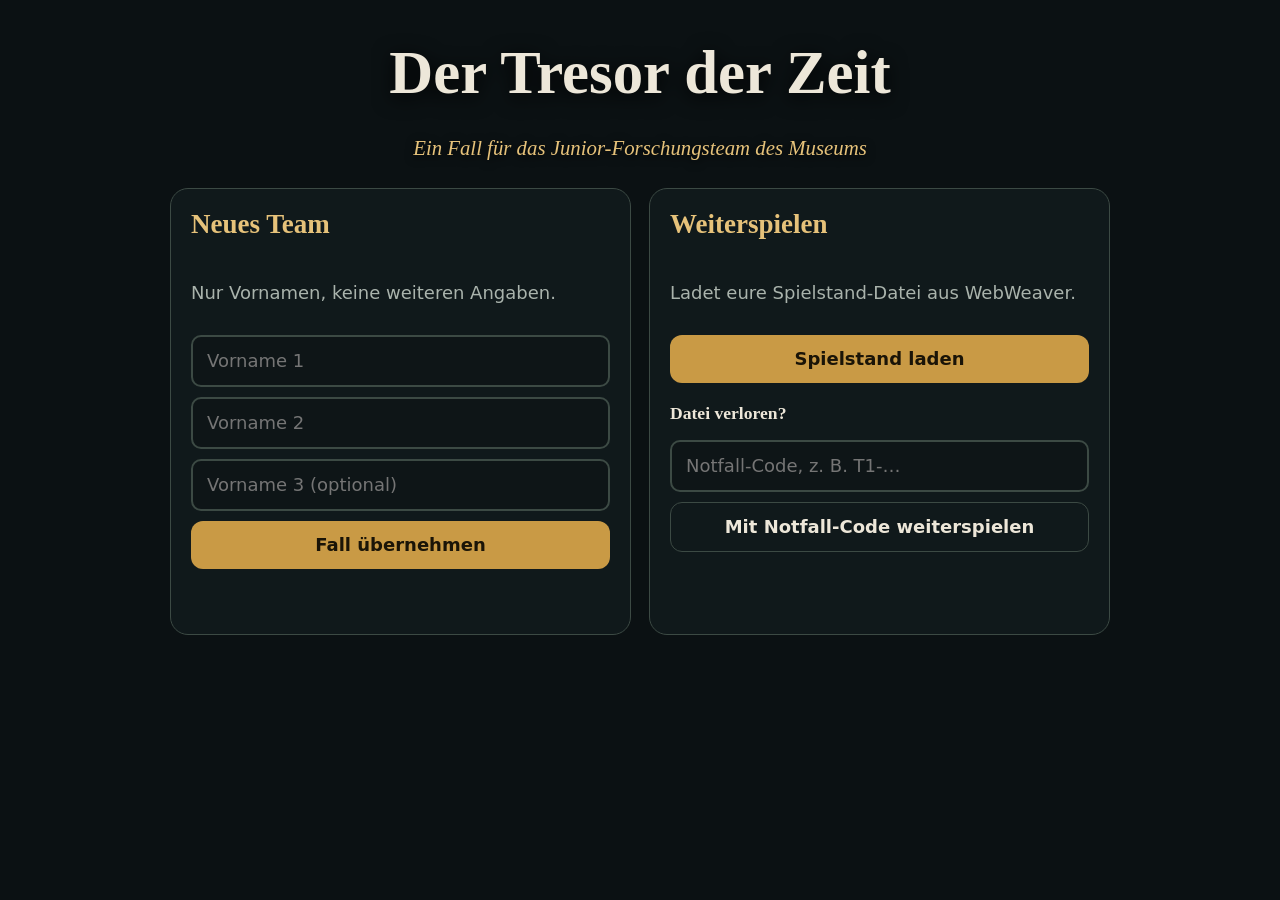
==== index.html @ 9d2d3878 "Add files via upload" ====
<!DOCTYPE html>
<html lang="de">
<head>
<meta charset="utf-8">
<meta name="viewport" content="width=device-width, initial-scale=1, viewport-fit=cover">
<meta name="robots" content="noindex">
<title>Der Tresor der Zeit</title>
<link rel="stylesheet" href="engine/tresor.css?v=20261002d">
</head>
<body>
<div id="preview-hint">Das Spiel wird geladen …<br><br>Bleibt diese Meldung stehen, öffnet den Link in Safari und ladet die Seite neu.<br>Hilft das nicht, fehlen Dateien: Bitte der Lehrkraft Bescheid geben.</div>
<div class="start-bg" style="background-image:url('bilder/titel.jpg')"></div>
<main id="start"></main>
<script src="engine/tresor.js?v=20261002d"></script>
<script>
TRESOR.start({
  base: '',
  rooms: [
    { title: 'Streitsaal', place: 'Raum 1 · Mission 1.1 bis 1.3', href: 'raum1/index.html', color: '#D98A82' },
    { title: 'Fossilienkammer', place: 'Raum 2 · Museum für Naturkunde', href: 'raum2/index.html', color: '#E0A56A' },
    { title: 'Galápagos-Labor', place: 'Raum 3', color: '#6FC0C3' },
    { title: 'Stammbaum-Saal', place: 'Raum 4', color: '#9DC27F' },
    { title: 'Steinzeithalle', place: 'Raum 5 · Neues Museum', color: '#C9A88C' },
    { title: 'Der Tresor', place: 'Generalprobe', color: '#C99A45' }
  ]
});
</script>
</body>
</html>
---- engine/tresor.css ----
/* TRESOR-ENGINE · Gestaltung für alle Räume */
@font-face { font-family: "Atkinson"; src: url("fonts/atkinson-hyperlegible-latin-400-normal.woff2") format("woff2"); font-weight: 400; font-display: swap; }
@font-face { font-family: "Atkinson"; src: url("fonts/atkinson-hyperlegible-latin-700-normal.woff2") format("woff2"); font-weight: 700; font-display: swap; }
@font-face { font-family: "Alegreya"; src: url("fonts/alegreya-latin-500-normal.woff2") format("woff2"); font-weight: 500; font-display: swap; }
@font-face { font-family: "Alegreya"; src: url("fonts/alegreya-latin-700-normal.woff2") format("woff2"); font-weight: 700; font-display: swap; }
@font-face { font-family: "Alegreya"; src: url("fonts/alegreya-latin-500-italic.woff2") format("woff2"); font-weight: 500; font-style: italic; font-display: swap; }

:root {
  --night: #0B1113; --panel: rgba(18, 26, 28, .94); --panel-solid: #141D1F; --line: #3C4A44;
  --ink: #EDE7D9; --muted: #A9B3AC; --brass: #C99A45; --brass-hi: #E6C27A; --ok: #9CCB7B; --no: #E59A8A;
  --paper: #EAE0C8; --paper-ink: #2B2418;
  --serif: "Alegreya", Georgia, "Times New Roman", serif;
  --sans: "Atkinson", -apple-system, "Segoe UI", system-ui, sans-serif;
  color-scheme: dark;
}
*, *::before, *::after { box-sizing: border-box; }
html, body { height: 100%; margin: 0; }
body { background: var(--night); color: var(--ink); font-family: var(--sans); font-size: 18px; line-height: 1.55;
  -webkit-text-size-adjust: 100%; -webkit-tap-highlight-color: transparent; }
h1, h2, h3 { font-family: var(--serif); font-weight: 700; line-height: 1.15; margin: 0 0 .4em; }
button, input, textarea { font: inherit; color: inherit; }
:focus-visible { outline: 3px solid var(--brass-hi); outline-offset: 3px; }
.muted { color: var(--muted); } .small { font-size: .85em; }

/* Vorschau-Hinweis (wird vom Skript entfernt) */
#preview-hint { position: fixed; top: 0; right: 0; bottom: 0; left: 0; z-index: 999; background: var(--night); display: flex; align-items: center; justify-content: center;
  text-align: center; padding: 30px; font-size: 1.3rem; }

.hot:focus-visible { box-shadow: 0 0 0 3px var(--brass-hi); }
.team-bar { color: var(--brass-hi); }
.warn { border: 1px solid var(--no); border-radius: 12px; padding: 12px 14px; background: rgba(229,154,138,.08); }

/* Knöpfe */
.btn { display: inline-flex; align-items: center; justify-content: center; min-height: 48px; padding: 10px 20px; border-radius: 12px;
  border: 0; background: var(--brass); color: #1A1407; font-weight: 700; cursor: pointer; text-decoration: none; }
.btn:active { transform: translateY(1px); }
.btn.ghost { background: transparent; color: var(--ink); border: 1.5px solid var(--line); }
.btn.small { min-height: 44px; padding: 8px 14px; font-size: .95rem; }
.row { display: flex; gap: 10px; flex-wrap: wrap; align-items: center; margin-top: 12px; }
.row.end { justify-content: flex-end; } .row.center { justify-content: center; }
.stack { display: grid; gap: 10px; }
input[type=text], textarea { width: 100%; min-height: 48px; padding: 10px 14px; border-radius: 10px; border: 2px solid var(--line);
  background: #0E1517; color: var(--ink); -webkit-user-select: text; user-select: text; }
.row input[type=text] { flex: 1; min-width: 200px; width: auto; }
textarea { resize: vertical; line-height: 1.5; }
.code-in { font-family: var(--serif); font-size: 1.35rem; letter-spacing: .12em; text-transform: uppercase; }
.feedback { min-height: 1.5em; margin-top: 8px; font-weight: 700; }
.feedback.no { color: var(--no); } .feedback.ok { color: var(--ok); }

/* Raum */
.stage { position: fixed; top: 0; right: 0; bottom: 0; left: 0; overflow: hidden; display: flex; align-items: center; justify-content: center; background: #050809;
  padding-top: env(safe-area-inset-top, 0px); padding-bottom: env(safe-area-inset-bottom, 0px); -webkit-user-select: none; user-select: none; touch-action: manipulation; }
.scene { position: relative; overflow: hidden; }
.scene-bg { position: absolute; top: 0; right: 0; bottom: 0; left: 0; width: 100%; height: 100%; object-fit: cover; }
.hot { position: absolute; background: transparent; border: 0; border-radius: 14px; cursor: pointer; padding: 0; transition: box-shadow .35s, background .35s; }
.hot.near, .hot.reveal { box-shadow: 0 0 0 2px rgba(230, 194, 122, .55), 0 0 26px rgba(230, 194, 122, .35) inset; background: rgba(230, 194, 122, .07); }
.dark { position: absolute; top: 0; right: 0; bottom: 0; left: 0; pointer-events: none; display: none; transition: opacity .5s;
  background: radial-gradient(circle at var(--x, 80%) var(--y, 75%), rgba(5, 8, 10, 0) 0, rgba(5, 8, 10, 0) 150px, rgba(5, 8, 10, .55) 260px, rgba(5, 8, 10, .8) 420px); }
.dark-mode .dark { display: block; }
.dark-mode.lights-on .dark { opacity: 0; }

.hud { position: absolute; top: 0; left: 0; right: 0; display: flex; justify-content: space-between; align-items: flex-start; gap: 12px;
  padding: calc(12px + env(safe-area-inset-top, 0px)) 16px 12px; pointer-events: none;
  background: linear-gradient(rgba(5, 8, 10, .75), rgba(5, 8, 10, 0)); }
.hud > * { pointer-events: auto; }
.hud-title strong { display: block; font-family: var(--serif); font-size: 1.45rem; text-shadow: 0 2px 8px #000; }
.hud-title span { color: var(--muted); font-size: .9rem; }
.hud-btns { display: flex; gap: 8px; flex-wrap: wrap; justify-content: flex-end; }
.hud-btn { min-height: 44px; padding: 8px 14px; border-radius: 999px; background: rgba(16, 22, 24, .82); border: 1px solid var(--line); cursor: pointer; }
.inv { position: absolute; left: 50%; transform: translateX(-50%); bottom: calc(12px + env(safe-area-inset-bottom, 0px));
  display: flex; gap: 8px; align-items: center; padding: 8px 12px; border-radius: 14px; background: rgba(16, 22, 24, .85); border: 1px solid var(--line); max-width: 94vw; overflow-x: auto; }
.inv-label { color: var(--muted); font-size: .8rem; margin-right: 4px; }
.inv-empty { color: var(--muted); font-size: .85rem; font-style: italic; }
.inv-item { min-height: 44px; padding: 6px 12px; border-radius: 10px; border: 1px solid var(--brass); background: rgba(201, 154, 69, .12); cursor: pointer; font-size: .9rem; }
.rotate { display: none; }
@media (orientation: portrait) and (max-width: 1100px) {
  .rotate { display: flex; position: absolute; top: 0; right: 0; bottom: 0; left: 0; z-index: 50; background: var(--night); align-items: center; justify-content: center; text-align: center; padding: 30px; font-size: 1.25rem; }
}

/* Dialoge */
.dlg { position: fixed; top: 0; right: 0; bottom: 0; left: 0; z-index: 100; background: rgba(3, 5, 6, .7); display: flex; align-items: center; justify-content: center;
  padding: calc(16px + env(safe-area-inset-top, 0px)) 16px calc(16px + env(safe-area-inset-bottom, 0px)); }
.dlg-card { position: relative; width: 100%; max-width: 760px; max-height: 100%; overflow: auto; -webkit-overflow-scrolling: touch;
  background: var(--panel); border: 1px solid var(--line); border-radius: 18px; padding: 22px 24px; box-shadow: 0 24px 70px rgba(0, 0, 0, .6); }
.dlg-card h2 { color: var(--brass-hi); font-size: 1.7rem; padding-right: 44px; }
.dlg-close { position: absolute; top: 10px; right: 10px; width: 44px; height: 44px; border: 0; border-radius: 50%; background: transparent; font-size: 1.8rem; line-height: 1; color: var(--muted); cursor: pointer; }
.dlg-card p { margin: .4em 0 .8em; }
.dlg-world { max-width: 620px; font-family: var(--serif); font-size: 1.2rem; }
.dlg-doc.notebook .doc-text, .dlg-doc.paper .doc-text, .dlg-doc.plaque .doc-text {
  background: var(--paper); color: var(--paper-ink); border-radius: 6px; padding: 18px 20px; font-family: var(--serif); font-size: 1.18rem; line-height: 1.55;
  box-shadow: 0 8px 24px rgba(0, 0, 0, .45); }
.dlg-doc.notebook .doc-text { font-style: italic; transform: rotate(-.5deg); }
.dlg-doc.plaque .doc-text { background: linear-gradient(135deg, #C9A35A, #9C7631); color: #22190A; font-style: normal; }
.dlg-lock { max-width: 560px; }
.dlg-done h2 { color: var(--ok); }

/* Nachrichten */
.msg { display: flex; gap: 14px; align-items: flex-start; margin: 10px 0; }
.msg-face { width: 64px; height: 64px; border-radius: 50%; object-fit: cover; border: 2px solid var(--brass); flex: none; }
.msg-body { background: rgba(255, 255, 255, .04); border: 1px solid var(--line); border-radius: 4px 14px 14px 14px; padding: 10px 14px; flex: 1; }
.msg-from { font-size: .85rem; color: var(--muted); margin-bottom: 4px; } .msg-from strong { color: var(--brass-hi); }
.msg-text p { margin: .2em 0 .5em; }
.hints { margin-top: 16px; border-top: 1px solid var(--line); padding-top: 12px; }

/* Rätsel */
.prompt { font-size: 1.05rem; }
.wheels { display: flex; gap: 14px; justify-content: center; margin: 14px 0; }
.wheel { display: flex; flex-direction: column; align-items: center; background: #0E1517; border: 2px solid var(--line); border-radius: 14px; padding: 6px; }
.wheel-btn { width: 64px; height: 52px; border: 0; background: transparent; font-size: 1.3rem; color: var(--brass-hi); cursor: pointer; }
.wheel-val { font-family: var(--serif); font-size: 2.4rem; font-weight: 700; min-width: 64px; text-align: center; }
.cards { display: grid; grid-template-columns: repeat(auto-fit, minmax(150px, 1fr)); gap: 12px; margin: 12px 0; }
.card-item { position: relative; display: flex; flex-direction: column; align-items: center; gap: 4px; padding: 12px; min-height: 140px;
  background: #182224; border: 2px solid var(--line); border-radius: 14px; cursor: pointer; }
.card-item em { color: var(--muted); font-family: var(--serif); }
.card-item.picked { border-color: var(--brass); background: #252118; }
.card-item .num { position: absolute; top: 8px; right: 8px; min-width: 30px; height: 30px; border-radius: 50%; background: var(--brass); color: #1A1407; font-weight: 700; line-height: 30px; }
.card-item .num:empty { display: none; }
.card-art svg { width: 110px; height: 80px; }
.select-stage { position: relative; margin: 12px 0; border-radius: 12px; overflow: hidden; }
.select-stage img { display: block; width: 100%; }
.mark { position: absolute; width: 56px; height: 56px; margin: -28px 0 0 -28px; border-radius: 50%; border: 3px solid var(--brass-hi);
  background: rgba(230, 194, 122, .2); cursor: pointer; box-shadow: 0 0 0 3px rgba(0, 0, 0, .35); }
.mark.on { background: rgba(156, 203, 123, .55); border-color: #DDF2CF; }
.mark-label { position: absolute; top: 58px; left: 50%; transform: translateX(-50%); white-space: nowrap; background: rgba(10, 14, 16, .85);
  color: var(--ink); padding: 2px 8px; border-radius: 6px; font-size: .85rem; pointer-events: none; }
.pool { display: flex; flex-wrap: wrap; gap: 8px; min-height: 52px; margin: 10px 0; }
.chip { min-height: 44px; padding: 8px 14px; border-radius: 999px; border: 2px solid var(--line); background: #182224; cursor: pointer; }
.chip.active { border-color: var(--brass-hi); background: #2E2815; }
.targets { display: grid; grid-template-columns: repeat(auto-fit, minmax(200px, 1fr)); gap: 10px; }
.zone { display: block; width: 100%; text-align: left; min-height: 120px; padding: 12px; border-radius: 14px; border: 2px dashed var(--line); background: rgba(255, 255, 255, .03); cursor: pointer; }
.zone strong { display: block; font-family: var(--serif); font-size: 1.15rem; margin-bottom: 6px; }
.zone-cards { display: flex; flex-wrap: wrap; gap: 6px; }
.lbl { display: block; margin: 12px 0 6px; font-weight: 700; }

/* Zoom */
.zoom-box { max-height: 60vh; overflow: auto; border-radius: 12px; background: #000; -webkit-overflow-scrolling: touch; }
.zoom-box img { display: block; width: 100%; }

/* Akte */
.dlg-akte { max-width: 820px; }
.tabs { display: flex; gap: 6px; flex-wrap: wrap; margin: 6px 0 14px; }
.tab { min-height: 44px; padding: 8px 14px; border-radius: 10px; border: 1px solid var(--line); background: transparent; cursor: pointer; }
.tab.on { background: var(--brass); color: #1A1407; border-color: var(--brass); font-weight: 700; }
.akte-item { border: 1px solid var(--line); border-radius: 12px; padding: 12px 14px; margin: 10px 0; background: rgba(255, 255, 255, .03); }
.akte-item.evidence { border-color: var(--brass); }
.merksatz { border-left: 4px solid var(--brass); padding-left: 12px; font-family: var(--serif); font-size: 1.1rem; }

/* Meldung */
.toast { position: fixed; left: 50%; top: calc(80px + env(safe-area-inset-top, 0px)); transform: translateX(-50%); z-index: 200; max-width: min(620px, 90vw);
  background: rgba(16, 22, 24, .95); border: 1px solid var(--brass); border-radius: 12px; padding: 10px 16px; text-align: center; opacity: 0; transition: opacity .3s; pointer-events: none; }
.toast.show { opacity: 1; }

/* Startseite */
.start-bg { position: fixed; top: 0; right: 0; bottom: 0; left: 0; background: center / cover no-repeat; filter: brightness(.55); z-index: -1; }
#start { max-width: 980px; margin: 0 auto; padding: calc(28px + env(safe-area-inset-top, 0px)) 20px 40px; }
.start-head { text-align: center; margin: 10px 0 24px; }
.start-head h1 { font-size: clamp(2.4rem, 6vw, 3.8rem); text-shadow: 0 4px 20px #000; }
.start-head .sub { font-family: var(--serif); font-style: italic; font-size: 1.3rem; color: var(--brass-hi); text-shadow: 0 2px 10px #000; }
.start-panels { display: grid; grid-template-columns: repeat(auto-fit, minmax(300px, 1fr)); gap: 18px; }
.panel { background: var(--panel); border: 1px solid var(--line); border-radius: 18px; padding: 20px; display: grid; gap: 10px; align-content: start; }
.panel h2 { color: var(--brass-hi); } .panel h3 { font-size: 1.1rem; margin-top: 10px; }
.team { text-align: center; font-family: var(--serif); font-size: 1.2rem; }
.plan { display: grid; grid-template-columns: repeat(auto-fit, minmax(210px, 1fr)); gap: 14px; margin: 18px 0; }
.plan-room { display: flex; flex-direction: column; gap: 4px; min-height: 110px; padding: 16px; border-radius: 16px; text-decoration: none; color: var(--ink);
  background: var(--panel); border: 2px solid var(--c, var(--brass)); }
.plan-room strong { font-family: var(--serif); font-size: 1.3rem; color: var(--c, var(--brass-hi)); }
.plan-room.closed { border-color: var(--line); opacity: .55; }
.plan-room.closed strong { color: var(--muted); }

/* ===== Engine 1.2: Textkarten, Lückensatz, Einspruch, Tabellen, Notfall auf Papier ===== */
.dlg-card h3 { font-family: var(--serif); font-size: 1.15rem; color: var(--brass-hi); margin: 18px 0 8px; }
.opts { display: grid; gap: 8px; margin: 8px 0; }
.opt { display: flex; gap: 12px; align-items: flex-start; text-align: left; min-height: 52px; padding: 10px 14px; border-radius: 12px;
  border: 2px solid var(--line); background: #182224; cursor: pointer; line-height: 1.4; }
.opt:hover { border-color: #56655C; }
.opt.on { border-color: var(--brass-hi); background: #2E2815; }
.opt-tag { flex: none; min-width: 2.2em; font-family: var(--serif); font-weight: 700; color: var(--brass-hi); }
.opt-text { flex: 1; }
.cloze { line-height: 2.6; font-size: 1.05rem; margin: 10px 0; }
.cloze strong { color: var(--brass-hi); font-family: var(--serif); }
select.gap { display: inline-block; max-width: 100%; min-height: 44px; margin: 2px 4px; padding: 6px 10px; border-radius: 10px;
  border: 2px solid var(--brass); background: #182224; color: var(--ink); font: inherit; }
.konter { margin-top: 8px; }
.evi { border: 1px solid var(--line); border-radius: 10px; margin: 6px 0; padding: 6px 12px; background: rgba(255, 255, 255, .03); }
.evi summary { cursor: pointer; min-height: 44px; display: flex; align-items: center; font-weight: 700; }
.evi .doc-text { background: transparent; padding: 4px 0 8px; }
.tbl-wrap { overflow-x: auto; margin: 8px 0; }
table.data { border-collapse: collapse; width: 100%; font-size: .95rem; }
table.data th, table.data td { border: 1px solid var(--line); padding: 6px 10px; text-align: left; }
table.data th { background: #1B2A2B; color: var(--brass-hi); font-family: var(--serif); }
.paper-task { border-left: 4px solid var(--brass); padding: 8px 12px; background: rgba(201, 154, 69, .08); }
.check { display: flex; gap: 10px; align-items: center; min-height: 48px; cursor: pointer; }
.check input { width: 26px; height: 26px; accent-color: #C99A45; }

.einspruch-sum { margin: 14px 0 4px; padding: 8px 12px; border-left: 4px solid var(--brass); background: rgba(201, 154, 69, .08); font-size: .95rem; }

/* ===== Engine 1.3: optionale Sprachaufnahmen ===== */
.audio-box { margin: 10px 0 12px; padding: 8px 12px; border: 1px solid var(--line); border-radius: 12px; background: rgba(255, 255, 255, .04); }
.audio-label { display: block; font-size: .85rem; color: var(--muted); margin-bottom: 4px; }
.audio-box audio { width: 100%; min-height: 44px; }
.dlg-doc.paper .audio-box, .dlg-doc.notebook .audio-box { background: rgba(0, 0, 0, .25); }

/* ===== Engine 1.3: Nachschlagen ===== */
.ref { border: 1px solid var(--line); border-radius: 12px; padding: 2px 14px 8px; margin: 12px 0 14px; background: rgba(255, 255, 255, .03); }
.ref summary { min-height: 44px; display: flex; align-items: center; font-weight: 700; color: var(--brass-hi); cursor: pointer; }
.ref-item { margin: 6px 0 10px; padding-top: 8px; border-top: 1px dashed var(--line); font-size: .98rem; }
.ref-item .doc-text { font-family: var(--serif); font-size: 1.05rem; background: rgba(255, 255, 255, .04); padding: 8px 12px; border-radius: 8px; }
.ref-own { font-style: italic; background: rgba(201, 154, 69, .08); border-left: 4px solid var(--brass); padding: 6px 12px; }

/* Freitext mit Nachschlagen: auf breiten Bildschirmen zwei Spalten (links schreiben, rechts nachschlagen) */
@media (min-width: 900px) {
  .dlg-card.has-ref { display: grid; grid-template-columns: minmax(0, 1fr) minmax(0, 1fr); column-gap: 22px; align-content: start; max-width: 1080px; }
  .dlg-card.has-ref > * { grid-column: 1; }
  .dlg-card.has-ref > .ref { grid-column: 2; grid-row: 2 / span 8; align-self: start; margin: 0; max-height: 68vh; overflow: auto; }
}

.audio-msg { display: none; font-size: .92rem; color: #E59A8A; }
.audio-msg a { color: var(--brass-hi); }

/* ---------- Neue Rätselformate ab Engine 1.4 ---------- */
/* Markieren im Text: Farbe nie allein, hinter jeder Markierung steht das Wort in Klammern */
.pens { display: flex; flex-wrap: wrap; gap: 8px; margin: 10px 0; }
.pen { min-height: 48px; padding: 8px 16px; border-radius: 999px; border: 2px solid var(--line); background: #182224; color: var(--ink); cursor: pointer; font: inherit; }
.pen.on { border-color: var(--brass-hi); background: #2E2815; font-weight: 700; }
.markup-text { line-height: 2.3; font-size: 1.08rem; margin: 12px 0; padding: 14px; border-radius: 14px; background: rgba(255, 255, 255, .04); border: 1px solid var(--line); }
.seg { display: inline; padding: 4px 6px; margin: 0 1px; border-radius: 8px; border: 2px solid transparent; background: transparent; color: var(--ink); font: inherit; text-align: left; cursor: pointer; }
.seg:hover { border-color: #56655C; }
.seg-nr { font-family: var(--serif); font-weight: 700; color: var(--brass-hi); }
.seg-tag { font-weight: 700; font-size: .9rem; }
.seg.m-beo { border-bottom: 4px solid var(--brass-hi); background: rgba(230, 194, 122, .18); }
.seg.m-deu { border: 2px dashed #9CCB7B; background: rgba(156, 203, 123, .16); }
/* Nachfragen */
.annahmen { margin: 10px 0; padding: 10px 14px; border-left: 4px solid var(--brass); background: rgba(201, 154, 69, .08); font-size: .97rem; }
.annahmen p { margin: 6px 0; }
.nf-rows { display: grid; gap: 14px; margin: 12px 0; }
.nf-row { padding: 12px 14px; border-radius: 14px; border: 1px solid var(--line); background: rgba(255, 255, 255, .03); }
.nf-say { margin: 0 0 8px; font-family: var(--serif); font-size: 1.08rem; }
.nf-reply { margin-top: 8px; }
.nf-label { display: block; margin-top: 8px; }
/* Netz verbinden */
.net-stage { position: relative; height: 430px; margin: 12px 0 6px; border-radius: 14px; border: 1px dashed var(--line); background: rgba(255, 255, 255, .03); overflow: hidden; }
.net-lines { position: absolute; left: 0; top: 0; width: 100%; height: 100%; pointer-events: none; }
.net-node { position: absolute; transform: translate(-50%, -50%); width: 34%; min-width: 150px; max-width: 260px; padding: 10px 12px; text-align: left; border-radius: 12px;
  border: 2px solid var(--line); background: var(--panel-solid); color: var(--ink); font: inherit; font-size: .95rem; line-height: 1.35; cursor: pointer; display: flex; gap: 8px; align-items: flex-start; z-index: 1; }
.net-node strong { flex: none; font-family: var(--serif); color: var(--brass-hi); }
.net-node.from { border-color: var(--brass-hi); background: #2E2815; }
.net-edges { display: flex; flex-wrap: wrap; gap: 8px; margin: 6px 0 10px; align-items: center; }
.net-edges .edge { white-space: nowrap; }
@media (max-width: 640px) { .net-stage { height: 560px; } .net-node { width: 44%; } }
/* Aufgabe auf Papier */
.sample-chain { margin: 10px 0; padding-left: 1.4em; }
.sample-chain li { margin: 6px 0; padding: 6px 10px; border-radius: 10px; background: rgba(255, 255, 255, .05); list-style: decimal; }
.sample-chain li + li::before { content: ''; }

/* ---------- Schloss-Animation ab Engine 1.5 ---------- */
.fx-lock { position: fixed; inset: 0; z-index: 2000; display: flex; flex-direction: column; align-items: center; justify-content: center; padding: 20px; text-align: center;
  background: radial-gradient(circle at 50% 42%, #1B2A2C 0%, #080C0D 70%); color: var(--ink); overflow: hidden; animation: fxFade .35s ease-out; }
.fx-lock.out { opacity: 0; transition: opacity .3s; }
.fx-glow { position: absolute; left: 50%; top: 40%; width: 640px; height: 640px; margin: -320px 0 0 -320px; border-radius: 50%; opacity: 0;
  background: radial-gradient(circle, rgba(230, 194, 122, .55) 0%, rgba(201, 154, 69, .18) 40%, rgba(201, 154, 69, 0) 70%); animation: fxGlow 2.4s ease-out 2.35s forwards; }
.fx-ring { position: absolute; left: 50%; top: 40%; width: 260px; height: 260px; margin: -130px 0 0 -130px; border-radius: 50%; border: 4px solid var(--brass-hi); opacity: 0; animation: fxRing 1.3s ease-out 2.45s forwards; }
.fx-ring.r2 { animation-delay: 2.75s; border-width: 2px; }
.fx-stage { position: relative; width: min(240px, 52vw); }
.fx-svg { width: 100%; height: auto; display: block; filter: drop-shadow(0 8px 24px rgba(0, 0, 0, .6)); animation: fxShake .5s ease-in-out 1.95s; }
.fx-shackle { transform-origin: 82px 132px; animation: fxShackle 1s ease-in-out 2.35s forwards; }
.fx-body { animation: fxFlash .9s ease-out 2.35s; }
.fx-sparks { position: absolute; left: 50%; top: 47%; width: 0; height: 0; }
.spark { position: absolute; left: -4px; top: -4px; width: 8px; height: 8px; border-radius: 50%; background: var(--brass-hi); box-shadow: 0 0 10px 2px rgba(230, 194, 122, .9); opacity: 0;
  animation: fxSpark 1.2s ease-out calc(2.45s + var(--dl)) forwards; }
.fx-lamps { display: flex; gap: 26px; margin: 18px 0 10px; }
.fx-lamp { display: flex; flex-direction: column; align-items: center; gap: 6px; font-size: .95rem; color: var(--muted); }
.fx-lamp i { width: 22px; height: 22px; border-radius: 50%; background: #2A3331; border: 2px solid var(--line); }
.fx-lamp span { font-family: var(--serif); letter-spacing: .02em; }
.fx-lamp.l1 i { animation: fxLamp .4s ease-out .5s forwards; } .fx-lamp.l2 i { animation: fxLamp .4s ease-out 1.1s forwards; } .fx-lamp.l3 i { animation: fxLamp .4s ease-out 1.7s forwards; }
.fx-lamp.l1 span { animation: fxLampText .4s ease-out .5s forwards; } .fx-lamp.l2 span { animation: fxLampText .4s ease-out 1.1s forwards; } .fx-lamp.l3 span { animation: fxLampText .4s ease-out 1.7s forwards; }
.fx-title { margin: 6px 0 4px; font-family: var(--serif); font-size: clamp(1.9rem, 6vw, 3rem); color: var(--brass-hi); letter-spacing: .03em; opacity: 0; transform: translateY(14px); animation: fxIn .7s ease-out 3.1s forwards; }
.fx-text { margin: 0 0 18px; max-width: 34em; font-size: 1.1rem; opacity: 0; animation: fxIn .7s ease-out 3.5s forwards; }
.fx-next { opacity: 0; pointer-events: none; animation: fxIn .5s ease-out 4.1s forwards; }
.fx-lock.done .fx-next { opacity: 1; pointer-events: auto; animation: none; }
.fx-skip { position: absolute; top: calc(14px + env(safe-area-inset-top, 0px)); right: 16px; min-height: 44px; padding: 8px 14px; background: transparent; border: 1.5px solid var(--line); border-radius: 12px; color: var(--muted); font: inherit; cursor: pointer; }
.fx-lock.done .fx-skip { display: none; }
@keyframes fxFade { from { opacity: 0; } to { opacity: 1; } }
@keyframes fxLamp { to { background: #FFE9A8; border-color: #FFF4CF; box-shadow: 0 0 18px 6px rgba(255, 224, 140, .85); } }
@keyframes fxLampText { to { color: var(--ink); } }
@keyframes fxShake { 0%, 100% { transform: translateX(0); } 20% { transform: translateX(-6px) rotate(-1.5deg); } 40% { transform: translateX(6px) rotate(1.5deg); } 60% { transform: translateX(-4px); } 80% { transform: translateX(4px); } }
@keyframes fxShackle { 0% { transform: translateY(0) rotate(0); } 40% { transform: translateY(-30px) rotate(0); } 100% { transform: translateY(-30px) rotate(-42deg); } }
@keyframes fxFlash { 0% { filter: brightness(1); } 35% { filter: brightness(2.2); } 100% { filter: brightness(1); } }
@keyframes fxRing { 0% { transform: scale(.25); opacity: .95; } 100% { transform: scale(3.4); opacity: 0; } }
@keyframes fxGlow { 0% { opacity: 0; transform: scale(.4); } 30% { opacity: 1; } 100% { opacity: .55; transform: scale(1.1); } }
@keyframes fxSpark { 0% { opacity: 1; transform: translate(0, 0) scale(1); } 100% { opacity: 0; transform: translate(var(--dx), var(--dy)) scale(.2); } }
@keyframes fxIn { to { opacity: 1; transform: none; } }
/* Wer Bewegung abgeschaltet hat (oder „Überspringen“ wählt), sieht sofort das Endbild */
.fx-lock.still *, .fx-lock.still { animation: none !important; }
.fx-lock.still .fx-shackle { transform: translateY(-30px) rotate(-42deg); }
.fx-lock.still .fx-lamp i { background: #FFE9A8; border-color: #FFF4CF; box-shadow: 0 0 14px 4px rgba(255, 224, 140, .7); }
.fx-lock.still .fx-lamp span { color: var(--ink); }
.fx-lock.still .fx-glow { opacity: .5; }
.fx-lock.still .fx-title, .fx-lock.still .fx-text { opacity: 1; transform: none; }
.fx-lock.still .fx-ring, .fx-lock.still .spark { opacity: 0; }
.fx-lock.still .fx-next { opacity: 1; pointer-events: auto; }
/* Effekte dürfen nie Eingaben abfangen; Knöpfe liegen immer oben */
.fx-glow, .fx-ring, .fx-stage, .fx-sparks, .spark, .fx-lamps, .fx-title, .fx-text { pointer-events: none; }
.fx-next, .fx-skip { position: relative; z-index: 5; }
.fx-skip { position: absolute; }
.fx-svg { overflow: visible; }

/* ---------- V2.1: kompaktere Rätsel, lesbarere Markierung ---------- */
.pen { display: flex; flex-direction: column; align-items: flex-start; gap: 2px; text-align: left; border-radius: 16px; padding: 8px 16px; }
.pen small { font-weight: 400; font-size: .85rem; color: var(--muted); }
.markup-text { display: grid; gap: 6px; line-height: 1.45; padding: 10px; font-size: 1.05rem; }
.seg { display: flex; gap: 10px; align-items: baseline; width: 100%; min-height: 48px; margin: 0; padding: 8px 12px; border-radius: 10px; }
.seg-text { flex: 1; }
.seg-tag { flex: none; margin-left: auto; white-space: nowrap; font-size: .85rem; }
.markup-note { margin: 6px 2px 0; }
.annahmen { font-size: .93rem; margin: 6px 0; padding: 8px 12px; }
.annahmen p { margin: 4px 0; }
.nf-rows { gap: 10px; margin: 8px 0; }
.nf-row { padding: 10px 12px; }
.nf-say { margin: 0 0 8px; font-size: 1rem; }
.nf-line { display: flex; flex-wrap: wrap; gap: 10px 16px; align-items: center; }
.nf-label { margin: 0; display: flex; gap: 8px; align-items: center; }
.nf-reply { margin-top: 8px; }
@media (min-width: 700px) { .opts.grid2 { grid-template-columns: 1fr 1fr; } }
@media (min-width: 700px) { .mappe { display: grid; grid-template-columns: 1fr 1fr; gap: 8px; align-items: start; } .mappe details[open] { grid-column: 1 / -1; } }
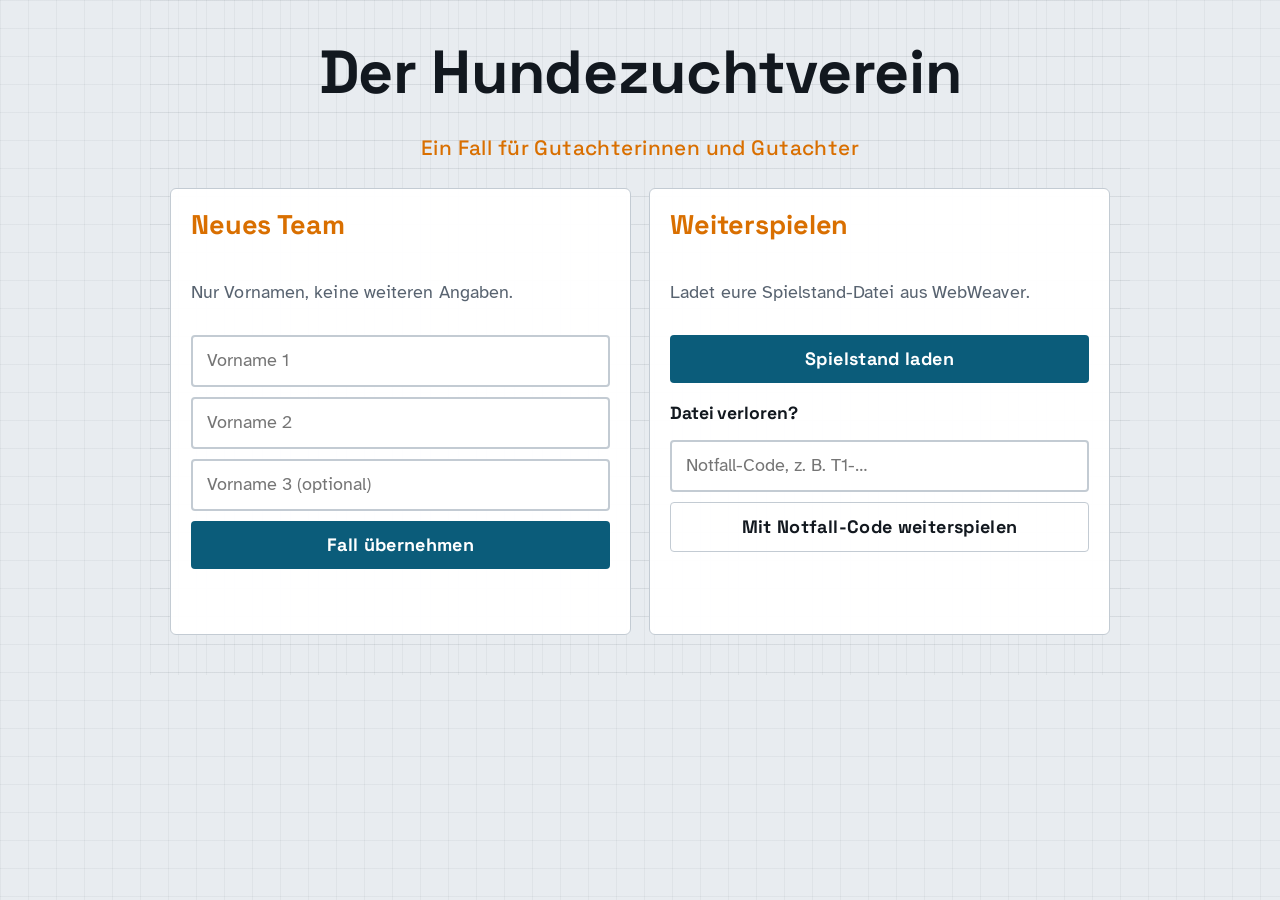
==== commit 6e201717: "Mendel-Probe V11 eingebaut: drei Räume, Engine 2.0, Akten-Look - Neue Fassung aus mendel-probe_GitHu" ====
--- a/index.html
+++ b/index.html
@@ -4,24 +4,27 @@
 <meta charset="utf-8">
 <meta name="viewport" content="width=device-width, initial-scale=1, viewport-fit=cover">
 <meta name="robots" content="noindex">
-<title>Der Tresor der Zeit</title>
-<link rel="stylesheet" href="engine/tresor.css?v=20261002d">
+<title>Der Hundezuchtverein</title>
+<link rel="stylesheet" href="engine/tresor.css?v=20261112a">
 </head>
 <body>
 <div id="preview-hint">Das Spiel wird geladen …<br><br>Bleibt diese Meldung stehen, öffnet den Link in Safari und ladet die Seite neu.<br>Hilft das nicht, fehlen Dateien: Bitte der Lehrkraft Bescheid geben.</div>
-<div class="start-bg" style="background-image:url('bilder/titel.jpg')"></div>
 <main id="start"></main>
-<script src="engine/tresor.js?v=20261002d"></script>
+<script src="engine/tresor.js?v=20261112a"></script>
 <script>
 TRESOR.start({
   base: '',
+  intro: [
+    { from: 'erzaehler', text: 'Ihr arbeitet im Büro für Tiergenetik. Euer Team ({team}) wird gerufen, wenn jemand Zahlen und Behauptungen gegeneinander hält und niemand mehr weiß, wer recht hat.\n\nIhr seid Gutachterinnen und Gutachter. Ihr urteilt nicht nach Gefühl, sondern nach Belegen.' },
+    { from: 'kemal', text: 'Guten Morgen. Ich bin Kemal Aydın von der Geschäftsstelle des Zuchtvereins. Wir haben ein Problem, und es ist ein ernstes.\n\nVor vier Wochen hat Frau Sommer bei uns einen Welpen gekauft. Seit gestern liegt ihr Brief auf meinem Tisch: Sie hält unser Zuchtbuch für falsch und fordert 1.800 Euro zurück.' },
+    { from: 'kemal', text: 'Der Vorstand weiß nicht, wer recht hat. Enthält das Zuchtbuch Fehler, verliert der Verein seine Zuchtzulassung. Stimmt es und wir zahlen trotzdem, ist das Geld des Vereins weg.\n\nIn drei Wochen tagt der Vorstand. Bis dahin braucht er euer Gutachten.' },
+    { from: 'kemal', text: 'Das Gutachten hat sechs Teile: Drei schreibt ihr im Spiel, drei im Unterricht. Es geht um Genetik: Wie werden Merkmale von den Eltern an die Nachkommen weitergegeben? Heute prüft ihr Teil 1: Was behauptet Frau Sommer, und was steht wirklich im Zuchtbuch?\n\nBrief, Zuchtbuch und Fotos sind nachempfunden und für das Spiel vereinfacht. Die Bilder sind KI-Bilder.' },
+    { from: 'kemal', text: 'Hinter jedem Rätsel steckt dieselbe Frage: Was belegt das, und was nicht? Kommt ihr nicht weiter, gibt es Tipps. Eine Lösung bekommt ihr nur, wenn ihr sie im Logbuch erklärt.\n\nViel Erfolg, {team}. Das Vereinsbüro ist offen.' }
+  ],
   rooms: [
-    { title: 'Streitsaal', place: 'Raum 1 · Mission 1.1 bis 1.3', href: 'raum1/index.html', color: '#D98A82' },
-    { title: 'Fossilienkammer', place: 'Raum 2 · Museum für Naturkunde', href: 'raum2/index.html', color: '#E0A56A' },
-    { title: 'Galápagos-Labor', place: 'Raum 3', color: '#6FC0C3' },
-    { title: 'Stammbaum-Saal', place: 'Raum 4', color: '#9DC27F' },
-    { title: 'Steinzeithalle', place: 'Raum 5 · Neues Museum', color: '#C9A88C' },
-    { title: 'Der Tresor', place: 'Generalprobe', color: '#C99A45' }
+    { title: 'Das Vereinsbüro', place: 'Raum 1 · Der Brief der Käuferin', href: 'raum1/index.html', color: '#0B5C7A' },
+    { title: 'Das Zuchtlabor', place: 'Raum 2 · Eigene Zuchtversuche', href: 'raum2/index.html', color: '#1F7A4D' },
+    { title: 'Die Zwinger-Stube', place: 'Raum 3 · Der Einspruch des Züchters', href: 'raum3/index.html', color: '#D96F00' }
   ]
 });
 </script>
--- a/engine/tresor.css
+++ b/engine/tresor.css
@@ -1,17 +1,20 @@
-/* TRESOR-ENGINE · Gestaltung für alle Räume */
+/* HUNDEZUCHTVEREIN · sachlicher Akten-Look für Klasse 10 (Kopie der Engine-Gestaltung, bewusst anders als das Evolutionsspiel) */
+@font-face { font-family: "Grotesk"; src: url("fonts/space-grotesk-latin-500-normal.woff2") format("woff2"); font-weight: 500; font-display: swap; }
+@font-face { font-family: "Grotesk"; src: url("fonts/space-grotesk-latin-700-normal.woff2") format("woff2"); font-weight: 700; font-display: swap; }
+@font-face { font-family: "PlexMono"; src: url("fonts/ibm-plex-mono-latin-400-normal.woff2") format("woff2"); font-weight: 400; font-display: swap; }
+@font-face { font-family: "PlexMono"; src: url("fonts/ibm-plex-mono-latin-500-normal.woff2") format("woff2"); font-weight: 500; font-display: swap; }
 @font-face { font-family: "Atkinson"; src: url("fonts/atkinson-hyperlegible-latin-400-normal.woff2") format("woff2"); font-weight: 400; font-display: swap; }
 @font-face { font-family: "Atkinson"; src: url("fonts/atkinson-hyperlegible-latin-700-normal.woff2") format("woff2"); font-weight: 700; font-display: swap; }
-@font-face { font-family: "Alegreya"; src: url("fonts/alegreya-latin-500-normal.woff2") format("woff2"); font-weight: 500; font-display: swap; }
-@font-face { font-family: "Alegreya"; src: url("fonts/alegreya-latin-700-normal.woff2") format("woff2"); font-weight: 700; font-display: swap; }
-@font-face { font-family: "Alegreya"; src: url("fonts/alegreya-latin-500-italic.woff2") format("woff2"); font-weight: 500; font-style: italic; font-display: swap; }
 
 :root {
-  --night: #0B1113; --panel: rgba(18, 26, 28, .94); --panel-solid: #141D1F; --line: #3C4A44;
-  --ink: #EDE7D9; --muted: #A9B3AC; --brass: #C99A45; --brass-hi: #E6C27A; --ok: #9CCB7B; --no: #E59A8A;
-  --paper: #EAE0C8; --paper-ink: #2B2418;
-  --serif: "Alegreya", Georgia, "Times New Roman", serif;
+  --night: #E8ECF0; --panel: rgba(255, 255, 255, .98); --panel-solid: #FFFFFF; --line: #C3CBD3;
+  --ink: #12181F; --muted: #586370; --brass: #0B5C7A; --brass-hi: #D96F00; --ok: #1F7A4D; --no: #B42318;
+  --paper: #F6F8FA; --paper-ink: #12181F;
+  --card: #FFFFFF; --card-on: #D9EAF2; --line-hi: #6E8798; --on-accent: #FFFFFF; --stage-bg: #CBD3DA;
+  --serif: "Grotesk", "Segoe UI", system-ui, sans-serif;
+  --mono: "PlexMono", ui-monospace, Menlo, Consolas, monospace;
   --sans: "Atkinson", -apple-system, "Segoe UI", system-ui, sans-serif;
-  color-scheme: dark;
+  color-scheme: light;
 }
 *, *::before, *::after { box-sizing: border-box; }
 html, body { height: 100%; margin: 0; }
@@ -28,19 +31,19 @@
 
 .hot:focus-visible { box-shadow: 0 0 0 3px var(--brass-hi); }
 .team-bar { color: var(--brass-hi); }
-.warn { border: 1px solid var(--no); border-radius: 12px; padding: 12px 14px; background: rgba(229,154,138,.08); }
+.warn { border: 1px solid var(--no); border-radius: 4px; padding: 12px 14px; background: rgba(229,154,138,.08); }
 
 /* Knöpfe */
-.btn { display: inline-flex; align-items: center; justify-content: center; min-height: 48px; padding: 10px 20px; border-radius: 12px;
-  border: 0; background: var(--brass); color: #1A1407; font-weight: 700; cursor: pointer; text-decoration: none; }
+.btn { display: inline-flex; align-items: center; justify-content: center; min-height: 48px; padding: 10px 20px; border-radius: 4px;
+  border: 0; background: var(--brass); color: var(--on-accent); font-weight: 700; cursor: pointer; text-decoration: none; }
 .btn:active { transform: translateY(1px); }
 .btn.ghost { background: transparent; color: var(--ink); border: 1.5px solid var(--line); }
 .btn.small { min-height: 44px; padding: 8px 14px; font-size: .95rem; }
 .row { display: flex; gap: 10px; flex-wrap: wrap; align-items: center; margin-top: 12px; }
 .row.end { justify-content: flex-end; } .row.center { justify-content: center; }
 .stack { display: grid; gap: 10px; }
-input[type=text], textarea { width: 100%; min-height: 48px; padding: 10px 14px; border-radius: 10px; border: 2px solid var(--line);
-  background: #0E1517; color: var(--ink); -webkit-user-select: text; user-select: text; }
+input[type=text], textarea { width: 100%; min-height: 48px; padding: 10px 14px; border-radius: 4px; border: 2px solid var(--line);
+  background: #FFFFFF; color: var(--ink); -webkit-user-select: text; user-select: text; }
 .row input[type=text] { flex: 1; min-width: 200px; width: auto; }
 textarea { resize: vertical; line-height: 1.5; }
 .code-in { font-family: var(--serif); font-size: 1.35rem; letter-spacing: .12em; text-transform: uppercase; }
@@ -48,12 +51,12 @@
 .feedback.no { color: var(--no); } .feedback.ok { color: var(--ok); }
 
 /* Raum */
-.stage { position: fixed; top: 0; right: 0; bottom: 0; left: 0; overflow: hidden; display: flex; align-items: center; justify-content: center; background: #050809;
+.stage { position: fixed; top: 0; right: 0; bottom: 0; left: 0; overflow: hidden; display: flex; align-items: center; justify-content: center; background: var(--stage-bg);
   padding-top: env(safe-area-inset-top, 0px); padding-bottom: env(safe-area-inset-bottom, 0px); -webkit-user-select: none; user-select: none; touch-action: manipulation; }
 .scene { position: relative; overflow: hidden; }
 .scene-bg { position: absolute; top: 0; right: 0; bottom: 0; left: 0; width: 100%; height: 100%; object-fit: cover; }
-.hot { position: absolute; background: transparent; border: 0; border-radius: 14px; cursor: pointer; padding: 0; transition: box-shadow .35s, background .35s; }
-.hot.near, .hot.reveal { box-shadow: 0 0 0 2px rgba(230, 194, 122, .55), 0 0 26px rgba(230, 194, 122, .35) inset; background: rgba(230, 194, 122, .07); }
+.hot { position: absolute; background: transparent; border: 0; border-radius: 4px; cursor: pointer; padding: 0; transition: box-shadow .35s, background .35s; }
+.hot.near, .hot.reveal { box-shadow: 0 0 0 2px rgba(217, 111, 0, .55), 0 0 26px rgba(217, 111, 0, .35) inset; background: rgba(217, 111, 0, .07); }
 .dark { position: absolute; top: 0; right: 0; bottom: 0; left: 0; pointer-events: none; display: none; transition: opacity .5s;
   background: radial-gradient(circle at var(--x, 80%) var(--y, 75%), rgba(5, 8, 10, 0) 0, rgba(5, 8, 10, 0) 150px, rgba(5, 8, 10, .55) 260px, rgba(5, 8, 10, .8) 420px); }
 .dark-mode .dark { display: block; }
@@ -61,34 +64,34 @@
 
 .hud { position: absolute; top: 0; left: 0; right: 0; display: flex; justify-content: space-between; align-items: flex-start; gap: 12px;
   padding: calc(12px + env(safe-area-inset-top, 0px)) 16px 12px; pointer-events: none;
-  background: linear-gradient(rgba(5, 8, 10, .75), rgba(5, 8, 10, 0)); }
+  background: linear-gradient(rgba(232, 236, 240, .92), rgba(232, 236, 240, 0)); }
 .hud > * { pointer-events: auto; }
-.hud-title strong { display: block; font-family: var(--serif); font-size: 1.45rem; text-shadow: 0 2px 8px #000; }
+.hud-title strong { display: block; font-family: var(--serif); font-size: 1.45rem; text-shadow: 0 1px 6px rgba(232, 236, 240, .9); }
 .hud-title span { color: var(--muted); font-size: .9rem; }
 .hud-btns { display: flex; gap: 8px; flex-wrap: wrap; justify-content: flex-end; }
-.hud-btn { min-height: 44px; padding: 8px 14px; border-radius: 999px; background: rgba(16, 22, 24, .82); border: 1px solid var(--line); cursor: pointer; }
+.hud-btn { min-height: 44px; padding: 8px 14px; border-radius: 4px; background: rgba(255, 255, 255, .94); border: 1px solid var(--line); cursor: pointer; }
 .inv { position: absolute; left: 50%; transform: translateX(-50%); bottom: calc(12px + env(safe-area-inset-bottom, 0px));
-  display: flex; gap: 8px; align-items: center; padding: 8px 12px; border-radius: 14px; background: rgba(16, 22, 24, .85); border: 1px solid var(--line); max-width: 94vw; overflow-x: auto; }
+  display: flex; gap: 8px; align-items: center; padding: 8px 12px; border-radius: 4px; background: rgba(255, 255, 255, .94); border: 1px solid var(--line); max-width: 94vw; overflow-x: auto; }
 .inv-label { color: var(--muted); font-size: .8rem; margin-right: 4px; }
 .inv-empty { color: var(--muted); font-size: .85rem; font-style: italic; }
-.inv-item { min-height: 44px; padding: 6px 12px; border-radius: 10px; border: 1px solid var(--brass); background: rgba(201, 154, 69, .12); cursor: pointer; font-size: .9rem; }
+.inv-item { min-height: 44px; padding: 6px 12px; border-radius: 4px; border: 1px solid var(--brass); background: rgba(11, 92, 122, .12); cursor: pointer; font-size: .9rem; }
 .rotate { display: none; }
 @media (orientation: portrait) and (max-width: 1100px) {
   .rotate { display: flex; position: absolute; top: 0; right: 0; bottom: 0; left: 0; z-index: 50; background: var(--night); align-items: center; justify-content: center; text-align: center; padding: 30px; font-size: 1.25rem; }
 }
 
 /* Dialoge */
-.dlg { position: fixed; top: 0; right: 0; bottom: 0; left: 0; z-index: 100; background: rgba(3, 5, 6, .7); display: flex; align-items: center; justify-content: center;
+.dlg { position: fixed; top: 0; right: 0; bottom: 0; left: 0; z-index: 100; background: rgba(18, 24, 31, .55); display: flex; align-items: center; justify-content: center;
   padding: calc(16px + env(safe-area-inset-top, 0px)) 16px calc(16px + env(safe-area-inset-bottom, 0px)); }
 .dlg-card { position: relative; width: 100%; max-width: 760px; max-height: 100%; overflow: auto; -webkit-overflow-scrolling: touch;
-  background: var(--panel); border: 1px solid var(--line); border-radius: 18px; padding: 22px 24px; box-shadow: 0 24px 70px rgba(0, 0, 0, .6); }
+  background: var(--panel); border: 1px solid var(--line); border-radius: 6px; padding: 22px 24px; box-shadow: 0 24px 70px rgba(18, 24, 31, .30); }
 .dlg-card h2 { color: var(--brass-hi); font-size: 1.7rem; padding-right: 44px; }
 .dlg-close { position: absolute; top: 10px; right: 10px; width: 44px; height: 44px; border: 0; border-radius: 50%; background: transparent; font-size: 1.8rem; line-height: 1; color: var(--muted); cursor: pointer; }
 .dlg-card p { margin: .4em 0 .8em; }
 .dlg-world { max-width: 620px; font-family: var(--serif); font-size: 1.2rem; }
 .dlg-doc.notebook .doc-text, .dlg-doc.paper .doc-text, .dlg-doc.plaque .doc-text {
   background: var(--paper); color: var(--paper-ink); border-radius: 6px; padding: 18px 20px; font-family: var(--serif); font-size: 1.18rem; line-height: 1.55;
-  box-shadow: 0 8px 24px rgba(0, 0, 0, .45); }
+  box-shadow: 0 8px 24px rgba(18, 24, 31, .24); }
 .dlg-doc.notebook .doc-text { font-style: italic; transform: rotate(-.5deg); }
 .dlg-doc.plaque .doc-text { background: linear-gradient(135deg, #C9A35A, #9C7631); color: #22190A; font-style: normal; }
 .dlg-lock { max-width: 560px; }
@@ -97,7 +100,7 @@
 /* Nachrichten */
 .msg { display: flex; gap: 14px; align-items: flex-start; margin: 10px 0; }
 .msg-face { width: 64px; height: 64px; border-radius: 50%; object-fit: cover; border: 2px solid var(--brass); flex: none; }
-.msg-body { background: rgba(255, 255, 255, .04); border: 1px solid var(--line); border-radius: 4px 14px 14px 14px; padding: 10px 14px; flex: 1; }
+.msg-body { background: rgba(11, 92, 122, .07); border: 1px solid var(--line); border-radius: 4px 14px 14px 14px; padding: 10px 14px; flex: 1; }
 .msg-from { font-size: .85rem; color: var(--muted); margin-bottom: 4px; } .msg-from strong { color: var(--brass-hi); }
 .msg-text p { margin: .2em 0 .5em; }
 .hints { margin-top: 16px; border-top: 1px solid var(--line); padding-top: 12px; }
@@ -105,63 +108,63 @@
 /* Rätsel */
 .prompt { font-size: 1.05rem; }
 .wheels { display: flex; gap: 14px; justify-content: center; margin: 14px 0; }
-.wheel { display: flex; flex-direction: column; align-items: center; background: #0E1517; border: 2px solid var(--line); border-radius: 14px; padding: 6px; }
+.wheel { display: flex; flex-direction: column; align-items: center; background: #FFFFFF; border: 2px solid var(--line); border-radius: 4px; padding: 6px; }
 .wheel-btn { width: 64px; height: 52px; border: 0; background: transparent; font-size: 1.3rem; color: var(--brass-hi); cursor: pointer; }
 .wheel-val { font-family: var(--serif); font-size: 2.4rem; font-weight: 700; min-width: 64px; text-align: center; }
 .cards { display: grid; grid-template-columns: repeat(auto-fit, minmax(150px, 1fr)); gap: 12px; margin: 12px 0; }
 .card-item { position: relative; display: flex; flex-direction: column; align-items: center; gap: 4px; padding: 12px; min-height: 140px;
-  background: #182224; border: 2px solid var(--line); border-radius: 14px; cursor: pointer; }
+  background: var(--card); border: 2px solid var(--line); border-radius: 4px; cursor: pointer; }
 .card-item em { color: var(--muted); font-family: var(--serif); }
 .card-item.picked { border-color: var(--brass); background: #252118; }
-.card-item .num { position: absolute; top: 8px; right: 8px; min-width: 30px; height: 30px; border-radius: 50%; background: var(--brass); color: #1A1407; font-weight: 700; line-height: 30px; }
+.card-item .num { position: absolute; top: 8px; right: 8px; min-width: 30px; height: 30px; border-radius: 50%; background: var(--brass); color: var(--on-accent); font-weight: 700; line-height: 30px; }
 .card-item .num:empty { display: none; }
 .card-art svg { width: 110px; height: 80px; }
-.select-stage { position: relative; margin: 12px 0; border-radius: 12px; overflow: hidden; }
+.select-stage { position: relative; margin: 12px 0; border-radius: 4px; overflow: hidden; }
 .select-stage img { display: block; width: 100%; }
 .mark { position: absolute; width: 56px; height: 56px; margin: -28px 0 0 -28px; border-radius: 50%; border: 3px solid var(--brass-hi);
-  background: rgba(230, 194, 122, .2); cursor: pointer; box-shadow: 0 0 0 3px rgba(0, 0, 0, .35); }
+  background: rgba(217, 111, 0, .2); cursor: pointer; box-shadow: 0 0 0 3px rgba(18, 24, 31, .18); }
 .mark.on { background: rgba(156, 203, 123, .55); border-color: #DDF2CF; }
 .mark-label { position: absolute; top: 58px; left: 50%; transform: translateX(-50%); white-space: nowrap; background: rgba(10, 14, 16, .85);
   color: var(--ink); padding: 2px 8px; border-radius: 6px; font-size: .85rem; pointer-events: none; }
 .pool { display: flex; flex-wrap: wrap; gap: 8px; min-height: 52px; margin: 10px 0; }
-.chip { min-height: 44px; padding: 8px 14px; border-radius: 999px; border: 2px solid var(--line); background: #182224; cursor: pointer; }
-.chip.active { border-color: var(--brass-hi); background: #2E2815; }
+.chip { min-height: 44px; padding: 8px 14px; border-radius: 4px; border: 2px solid var(--line); background: var(--card); cursor: pointer; }
+.chip.active { border-color: var(--brass-hi); background: var(--card-on); }
 .targets { display: grid; grid-template-columns: repeat(auto-fit, minmax(200px, 1fr)); gap: 10px; }
-.zone { display: block; width: 100%; text-align: left; min-height: 120px; padding: 12px; border-radius: 14px; border: 2px dashed var(--line); background: rgba(255, 255, 255, .03); cursor: pointer; }
+.zone { display: block; width: 100%; text-align: left; min-height: 120px; padding: 12px; border-radius: 4px; border: 2px dashed var(--line); background: rgba(11, 92, 122, .06); cursor: pointer; }
 .zone strong { display: block; font-family: var(--serif); font-size: 1.15rem; margin-bottom: 6px; }
 .zone-cards { display: flex; flex-wrap: wrap; gap: 6px; }
 .lbl { display: block; margin: 12px 0 6px; font-weight: 700; }
 
 /* Zoom */
-.zoom-box { max-height: 60vh; overflow: auto; border-radius: 12px; background: #000; -webkit-overflow-scrolling: touch; }
+.zoom-box { max-height: 60vh; overflow: auto; border-radius: 4px; background: #000; -webkit-overflow-scrolling: touch; }
 .zoom-box img { display: block; width: 100%; }
 
 /* Akte */
 .dlg-akte { max-width: 820px; }
 .tabs { display: flex; gap: 6px; flex-wrap: wrap; margin: 6px 0 14px; }
-.tab { min-height: 44px; padding: 8px 14px; border-radius: 10px; border: 1px solid var(--line); background: transparent; cursor: pointer; }
-.tab.on { background: var(--brass); color: #1A1407; border-color: var(--brass); font-weight: 700; }
-.akte-item { border: 1px solid var(--line); border-radius: 12px; padding: 12px 14px; margin: 10px 0; background: rgba(255, 255, 255, .03); }
+.tab { min-height: 44px; padding: 8px 14px; border-radius: 4px; border: 1px solid var(--line); background: transparent; cursor: pointer; }
+.tab.on { background: var(--brass); color: var(--on-accent); border-color: var(--brass); font-weight: 700; }
+.akte-item { border: 1px solid var(--line); border-radius: 4px; padding: 12px 14px; margin: 10px 0; background: rgba(11, 92, 122, .06); }
 .akte-item.evidence { border-color: var(--brass); }
 .merksatz { border-left: 4px solid var(--brass); padding-left: 12px; font-family: var(--serif); font-size: 1.1rem; }
 
 /* Meldung */
 .toast { position: fixed; left: 50%; top: calc(80px + env(safe-area-inset-top, 0px)); transform: translateX(-50%); z-index: 200; max-width: min(620px, 90vw);
-  background: rgba(16, 22, 24, .95); border: 1px solid var(--brass); border-radius: 12px; padding: 10px 16px; text-align: center; opacity: 0; transition: opacity .3s; pointer-events: none; }
+  background: rgba(255, 255, 255, .98); border: 1px solid var(--brass); border-radius: 4px; padding: 10px 16px; text-align: center; opacity: 0; transition: opacity .3s; pointer-events: none; }
 .toast.show { opacity: 1; }
 
 /* Startseite */
-.start-bg { position: fixed; top: 0; right: 0; bottom: 0; left: 0; background: center / cover no-repeat; filter: brightness(.55); z-index: -1; }
+.start-bg { position: fixed; top: 0; right: 0; bottom: 0; left: 0; background: center / cover no-repeat; opacity: .9; z-index: -1; }
 #start { max-width: 980px; margin: 0 auto; padding: calc(28px + env(safe-area-inset-top, 0px)) 20px 40px; }
 .start-head { text-align: center; margin: 10px 0 24px; }
-.start-head h1 { font-size: clamp(2.4rem, 6vw, 3.8rem); text-shadow: 0 4px 20px #000; }
-.start-head .sub { font-family: var(--serif); font-style: italic; font-size: 1.3rem; color: var(--brass-hi); text-shadow: 0 2px 10px #000; }
+.start-head h1 { font-size: clamp(2.4rem, 6vw, 3.8rem); none; }
+.start-head .sub { font-family: var(--serif); font-style: italic; font-size: 1.3rem; color: var(--brass-hi); none; }
 .start-panels { display: grid; grid-template-columns: repeat(auto-fit, minmax(300px, 1fr)); gap: 18px; }
-.panel { background: var(--panel); border: 1px solid var(--line); border-radius: 18px; padding: 20px; display: grid; gap: 10px; align-content: start; }
+.panel { background: var(--panel); border: 1px solid var(--line); border-radius: 6px; padding: 20px; display: grid; gap: 10px; align-content: start; }
 .panel h2 { color: var(--brass-hi); } .panel h3 { font-size: 1.1rem; margin-top: 10px; }
 .team { text-align: center; font-family: var(--serif); font-size: 1.2rem; }
 .plan { display: grid; grid-template-columns: repeat(auto-fit, minmax(210px, 1fr)); gap: 14px; margin: 18px 0; }
-.plan-room { display: flex; flex-direction: column; gap: 4px; min-height: 110px; padding: 16px; border-radius: 16px; text-decoration: none; color: var(--ink);
+.plan-room { display: flex; flex-direction: column; gap: 4px; min-height: 110px; padding: 16px; border-radius: 6px; text-decoration: none; color: var(--ink);
   background: var(--panel); border: 2px solid var(--c, var(--brass)); }
 .plan-room strong { font-family: var(--serif); font-size: 1.3rem; color: var(--c, var(--brass-hi)); }
 .plan-room.closed { border-color: var(--line); opacity: .55; }
@@ -170,42 +173,42 @@
 /* ===== Engine 1.2: Textkarten, Lückensatz, Einspruch, Tabellen, Notfall auf Papier ===== */
 .dlg-card h3 { font-family: var(--serif); font-size: 1.15rem; color: var(--brass-hi); margin: 18px 0 8px; }
 .opts { display: grid; gap: 8px; margin: 8px 0; }
-.opt { display: flex; gap: 12px; align-items: flex-start; text-align: left; min-height: 52px; padding: 10px 14px; border-radius: 12px;
-  border: 2px solid var(--line); background: #182224; cursor: pointer; line-height: 1.4; }
-.opt:hover { border-color: #56655C; }
-.opt.on { border-color: var(--brass-hi); background: #2E2815; }
+.opt { display: flex; gap: 12px; align-items: flex-start; text-align: left; min-height: 52px; padding: 10px 14px; border-radius: 4px;
+  border: 2px solid var(--line); background: var(--card); cursor: pointer; line-height: 1.4; }
+.opt:hover { border-color: var(--line-hi); }
+.opt.on { border-color: var(--brass-hi); background: var(--card-on); }
 .opt-tag { flex: none; min-width: 2.2em; font-family: var(--serif); font-weight: 700; color: var(--brass-hi); }
 .opt-text { flex: 1; }
 .cloze { line-height: 2.6; font-size: 1.05rem; margin: 10px 0; }
 .cloze strong { color: var(--brass-hi); font-family: var(--serif); }
-select.gap { display: inline-block; max-width: 100%; min-height: 44px; margin: 2px 4px; padding: 6px 10px; border-radius: 10px;
-  border: 2px solid var(--brass); background: #182224; color: var(--ink); font: inherit; }
+select.gap { display: inline-block; max-width: 100%; min-height: 44px; margin: 2px 4px; padding: 6px 10px; border-radius: 4px;
+  border: 2px solid var(--brass); background: var(--card); color: var(--ink); font: inherit; }
 .konter { margin-top: 8px; }
-.evi { border: 1px solid var(--line); border-radius: 10px; margin: 6px 0; padding: 6px 12px; background: rgba(255, 255, 255, .03); }
+.evi { border: 1px solid var(--line); border-radius: 4px; margin: 6px 0; padding: 6px 12px; background: rgba(11, 92, 122, .06); }
 .evi summary { cursor: pointer; min-height: 44px; display: flex; align-items: center; font-weight: 700; }
 .evi .doc-text { background: transparent; padding: 4px 0 8px; }
 .tbl-wrap { overflow-x: auto; margin: 8px 0; }
 table.data { border-collapse: collapse; width: 100%; font-size: .95rem; }
 table.data th, table.data td { border: 1px solid var(--line); padding: 6px 10px; text-align: left; }
 table.data th { background: #1B2A2B; color: var(--brass-hi); font-family: var(--serif); }
-.paper-task { border-left: 4px solid var(--brass); padding: 8px 12px; background: rgba(201, 154, 69, .08); }
+.paper-task { border-left: 4px solid var(--brass); padding: 8px 12px; background: rgba(11, 92, 122, .08); }
 .check { display: flex; gap: 10px; align-items: center; min-height: 48px; cursor: pointer; }
 .check input { width: 26px; height: 26px; accent-color: #C99A45; }
 
-.einspruch-sum { margin: 14px 0 4px; padding: 8px 12px; border-left: 4px solid var(--brass); background: rgba(201, 154, 69, .08); font-size: .95rem; }
+.einspruch-sum { margin: 14px 0 4px; padding: 8px 12px; border-left: 4px solid var(--brass); background: rgba(11, 92, 122, .08); font-size: .95rem; }
 
 /* ===== Engine 1.3: optionale Sprachaufnahmen ===== */
-.audio-box { margin: 10px 0 12px; padding: 8px 12px; border: 1px solid var(--line); border-radius: 12px; background: rgba(255, 255, 255, .04); }
+.audio-box { margin: 10px 0 12px; padding: 8px 12px; border: 1px solid var(--line); border-radius: 4px; background: rgba(11, 92, 122, .07); }
 .audio-label { display: block; font-size: .85rem; color: var(--muted); margin-bottom: 4px; }
 .audio-box audio { width: 100%; min-height: 44px; }
-.dlg-doc.paper .audio-box, .dlg-doc.notebook .audio-box { background: rgba(0, 0, 0, .25); }
+.dlg-doc.paper .audio-box, .dlg-doc.notebook .audio-box { background: rgba(11, 92, 122, .08); }
 
 /* ===== Engine 1.3: Nachschlagen ===== */
-.ref { border: 1px solid var(--line); border-radius: 12px; padding: 2px 14px 8px; margin: 12px 0 14px; background: rgba(255, 255, 255, .03); }
+.ref { border: 1px solid var(--line); border-radius: 4px; padding: 2px 14px 8px; margin: 12px 0 14px; background: rgba(11, 92, 122, .06); }
 .ref summary { min-height: 44px; display: flex; align-items: center; font-weight: 700; color: var(--brass-hi); cursor: pointer; }
 .ref-item { margin: 6px 0 10px; padding-top: 8px; border-top: 1px dashed var(--line); font-size: .98rem; }
-.ref-item .doc-text { font-family: var(--serif); font-size: 1.05rem; background: rgba(255, 255, 255, .04); padding: 8px 12px; border-radius: 8px; }
-.ref-own { font-style: italic; background: rgba(201, 154, 69, .08); border-left: 4px solid var(--brass); padding: 6px 12px; }
+.ref-item .doc-text { font-family: var(--serif); font-size: 1.05rem; background: rgba(11, 92, 122, .07); padding: 8px 12px; border-radius: 3px; }
+.ref-own { font-style: italic; background: rgba(11, 92, 122, .08); border-left: 4px solid var(--brass); padding: 6px 12px; }
 
 /* Freitext mit Nachschlagen: auf breiten Bildschirmen zwei Spalten (links schreiben, rechts nachschlagen) */
 @media (min-width: 900px) {
@@ -220,36 +223,36 @@
 /* ---------- Neue Rätselformate ab Engine 1.4 ---------- */
 /* Markieren im Text: Farbe nie allein, hinter jeder Markierung steht das Wort in Klammern */
 .pens { display: flex; flex-wrap: wrap; gap: 8px; margin: 10px 0; }
-.pen { min-height: 48px; padding: 8px 16px; border-radius: 999px; border: 2px solid var(--line); background: #182224; color: var(--ink); cursor: pointer; font: inherit; }
-.pen.on { border-color: var(--brass-hi); background: #2E2815; font-weight: 700; }
-.markup-text { line-height: 2.3; font-size: 1.08rem; margin: 12px 0; padding: 14px; border-radius: 14px; background: rgba(255, 255, 255, .04); border: 1px solid var(--line); }
-.seg { display: inline; padding: 4px 6px; margin: 0 1px; border-radius: 8px; border: 2px solid transparent; background: transparent; color: var(--ink); font: inherit; text-align: left; cursor: pointer; }
-.seg:hover { border-color: #56655C; }
+.pen { min-height: 48px; padding: 8px 16px; border-radius: 4px; border: 2px solid var(--line); background: var(--card); color: var(--ink); cursor: pointer; font: inherit; }
+.pen.on { border-color: var(--brass-hi); background: var(--card-on); font-weight: 700; }
+.markup-text { line-height: 2.3; font-size: 1.08rem; margin: 12px 0; padding: 14px; border-radius: 4px; background: rgba(11, 92, 122, .07); border: 1px solid var(--line); }
+.seg { display: inline; padding: 4px 6px; margin: 0 1px; border-radius: 3px; border: 2px solid transparent; background: transparent; color: var(--ink); font: inherit; text-align: left; cursor: pointer; }
+.seg:hover { border-color: var(--line-hi); }
 .seg-nr { font-family: var(--serif); font-weight: 700; color: var(--brass-hi); }
 .seg-tag { font-weight: 700; font-size: .9rem; }
-.seg.m-beo { border-bottom: 4px solid var(--brass-hi); background: rgba(230, 194, 122, .18); }
+.seg.m-beo { border-bottom: 4px solid var(--brass-hi); background: rgba(217, 111, 0, .18); }
 .seg.m-deu { border: 2px dashed #9CCB7B; background: rgba(156, 203, 123, .16); }
 /* Nachfragen */
-.annahmen { margin: 10px 0; padding: 10px 14px; border-left: 4px solid var(--brass); background: rgba(201, 154, 69, .08); font-size: .97rem; }
+.annahmen { margin: 10px 0; padding: 10px 14px; border-left: 4px solid var(--brass); background: rgba(11, 92, 122, .08); font-size: .97rem; }
 .annahmen p { margin: 6px 0; }
 .nf-rows { display: grid; gap: 14px; margin: 12px 0; }
-.nf-row { padding: 12px 14px; border-radius: 14px; border: 1px solid var(--line); background: rgba(255, 255, 255, .03); }
+.nf-row { padding: 12px 14px; border-radius: 4px; border: 1px solid var(--line); background: rgba(11, 92, 122, .06); }
 .nf-say { margin: 0 0 8px; font-family: var(--serif); font-size: 1.08rem; }
 .nf-reply { margin-top: 8px; }
 .nf-label { display: block; margin-top: 8px; }
 /* Netz verbinden */
-.net-stage { position: relative; height: 430px; margin: 12px 0 6px; border-radius: 14px; border: 1px dashed var(--line); background: rgba(255, 255, 255, .03); overflow: hidden; }
+.net-stage { position: relative; height: 430px; margin: 12px 0 6px; border-radius: 4px; border: 1px dashed var(--line); background: rgba(11, 92, 122, .06); overflow: hidden; }
 .net-lines { position: absolute; left: 0; top: 0; width: 100%; height: 100%; pointer-events: none; }
-.net-node { position: absolute; transform: translate(-50%, -50%); width: 34%; min-width: 150px; max-width: 260px; padding: 10px 12px; text-align: left; border-radius: 12px;
+.net-node { position: absolute; transform: translate(-50%, -50%); width: 34%; min-width: 150px; max-width: 260px; padding: 10px 12px; text-align: left; border-radius: 4px;
   border: 2px solid var(--line); background: var(--panel-solid); color: var(--ink); font: inherit; font-size: .95rem; line-height: 1.35; cursor: pointer; display: flex; gap: 8px; align-items: flex-start; z-index: 1; }
 .net-node strong { flex: none; font-family: var(--serif); color: var(--brass-hi); }
-.net-node.from { border-color: var(--brass-hi); background: #2E2815; }
+.net-node.from { border-color: var(--brass-hi); background: var(--card-on); }
 .net-edges { display: flex; flex-wrap: wrap; gap: 8px; margin: 6px 0 10px; align-items: center; }
 .net-edges .edge { white-space: nowrap; }
 @media (max-width: 640px) { .net-stage { height: 560px; } .net-node { width: 44%; } }
 /* Aufgabe auf Papier */
 .sample-chain { margin: 10px 0; padding-left: 1.4em; }
-.sample-chain li { margin: 6px 0; padding: 6px 10px; border-radius: 10px; background: rgba(255, 255, 255, .05); list-style: decimal; }
+.sample-chain li { margin: 6px 0; padding: 6px 10px; border-radius: 4px; background: rgba(11, 92, 122, .08); list-style: decimal; }
 .sample-chain li + li::before { content: ''; }
 
 /* ---------- Schloss-Animation ab Engine 1.5 ---------- */
@@ -257,15 +260,15 @@
   background: radial-gradient(circle at 50% 42%, #1B2A2C 0%, #080C0D 70%); color: var(--ink); overflow: hidden; animation: fxFade .35s ease-out; }
 .fx-lock.out { opacity: 0; transition: opacity .3s; }
 .fx-glow { position: absolute; left: 50%; top: 40%; width: 640px; height: 640px; margin: -320px 0 0 -320px; border-radius: 50%; opacity: 0;
-  background: radial-gradient(circle, rgba(230, 194, 122, .55) 0%, rgba(201, 154, 69, .18) 40%, rgba(201, 154, 69, 0) 70%); animation: fxGlow 2.4s ease-out 2.35s forwards; }
+  background: radial-gradient(circle, rgba(217, 111, 0, .55) 0%, rgba(11, 92, 122, .18) 40%, rgba(11, 92, 122, 0) 70%); animation: fxGlow 2.4s ease-out 2.35s forwards; }
 .fx-ring { position: absolute; left: 50%; top: 40%; width: 260px; height: 260px; margin: -130px 0 0 -130px; border-radius: 50%; border: 4px solid var(--brass-hi); opacity: 0; animation: fxRing 1.3s ease-out 2.45s forwards; }
 .fx-ring.r2 { animation-delay: 2.75s; border-width: 2px; }
 .fx-stage { position: relative; width: min(240px, 52vw); }
-.fx-svg { width: 100%; height: auto; display: block; filter: drop-shadow(0 8px 24px rgba(0, 0, 0, .6)); animation: fxShake .5s ease-in-out 1.95s; }
+.fx-svg { width: 100%; height: auto; display: block; filter: drop-shadow(0 8px 24px rgba(18, 24, 31, .30)); animation: fxShake .5s ease-in-out 1.95s; }
 .fx-shackle { transform-origin: 82px 132px; animation: fxShackle 1s ease-in-out 2.35s forwards; }
 .fx-body { animation: fxFlash .9s ease-out 2.35s; }
 .fx-sparks { position: absolute; left: 50%; top: 47%; width: 0; height: 0; }
-.spark { position: absolute; left: -4px; top: -4px; width: 8px; height: 8px; border-radius: 50%; background: var(--brass-hi); box-shadow: 0 0 10px 2px rgba(230, 194, 122, .9); opacity: 0;
+.spark { position: absolute; left: -4px; top: -4px; width: 8px; height: 8px; border-radius: 50%; background: var(--brass-hi); box-shadow: 0 0 10px 2px rgba(217, 111, 0, .9); opacity: 0;
   animation: fxSpark 1.2s ease-out calc(2.45s + var(--dl)) forwards; }
 .fx-lamps { display: flex; gap: 26px; margin: 18px 0 10px; }
 .fx-lamp { display: flex; flex-direction: column; align-items: center; gap: 6px; font-size: .95rem; color: var(--muted); }
@@ -277,7 +280,7 @@
 .fx-text { margin: 0 0 18px; max-width: 34em; font-size: 1.1rem; opacity: 0; animation: fxIn .7s ease-out 3.5s forwards; }
 .fx-next { opacity: 0; pointer-events: none; animation: fxIn .5s ease-out 4.1s forwards; }
 .fx-lock.done .fx-next { opacity: 1; pointer-events: auto; animation: none; }
-.fx-skip { position: absolute; top: calc(14px + env(safe-area-inset-top, 0px)); right: 16px; min-height: 44px; padding: 8px 14px; background: transparent; border: 1.5px solid var(--line); border-radius: 12px; color: var(--muted); font: inherit; cursor: pointer; }
+.fx-skip { position: absolute; top: calc(14px + env(safe-area-inset-top, 0px)); right: 16px; min-height: 44px; padding: 8px 14px; background: transparent; border: 1.5px solid var(--line); border-radius: 4px; color: var(--muted); font: inherit; cursor: pointer; }
 .fx-lock.done .fx-skip { display: none; }
 @keyframes fxFade { from { opacity: 0; } to { opacity: 1; } }
 @keyframes fxLamp { to { background: #FFE9A8; border-color: #FFF4CF; box-shadow: 0 0 18px 6px rgba(255, 224, 140, .85); } }
@@ -305,10 +308,10 @@
 .fx-svg { overflow: visible; }
 
 /* ---------- V2.1: kompaktere Rätsel, lesbarere Markierung ---------- */
-.pen { display: flex; flex-direction: column; align-items: flex-start; gap: 2px; text-align: left; border-radius: 16px; padding: 8px 16px; }
+.pen { display: flex; flex-direction: column; align-items: flex-start; gap: 2px; text-align: left; border-radius: 6px; padding: 8px 16px; }
 .pen small { font-weight: 400; font-size: .85rem; color: var(--muted); }
 .markup-text { display: grid; gap: 6px; line-height: 1.45; padding: 10px; font-size: 1.05rem; }
-.seg { display: flex; gap: 10px; align-items: baseline; width: 100%; min-height: 48px; margin: 0; padding: 8px 12px; border-radius: 10px; }
+.seg { display: flex; gap: 10px; align-items: baseline; width: 100%; min-height: 48px; margin: 0; padding: 8px 12px; border-radius: 4px; }
 .seg-text { flex: 1; }
 .seg-tag { flex: none; margin-left: auto; white-space: nowrap; font-size: .85rem; }
 .markup-note { margin: 6px 2px 0; }
@@ -322,3 +325,96 @@
 .nf-reply { margin-top: 8px; }
 @media (min-width: 700px) { .opts.grid2 { grid-template-columns: 1fr 1fr; } }
 @media (min-width: 700px) { .mappe { display: grid; grid-template-columns: 1fr 1fr; gap: 8px; align-items: start; } .mappe details[open] { grid-column: 1 / -1; } }
+
+/* ---------- V2.2 ---------- */
+/* Querformat-Hinweis liegt über allem, auch über Dialogen (sonst scheint er durch deren Hintergrund) */
+@media (orientation: portrait) and (max-width: 1100px) { .rotate { position: fixed; z-index: 3000; } }
+.cloze-row { margin: 6px 0; line-height: 1.6; }
+.cloze-row select.gap { max-width: 100%; }
+.cloze-row select.gap.block { display: block; width: 100%; margin: 4px 0 0; }
+
+/* ---------- Engine 1.8: Untersuchungsobjekt, Widerspruch markieren, Tabelle ausfüllen ---------- */
+.dlg-card.dlg-wide { max-width: 1100px; }
+.obj-wrap { display: grid; gap: 14px; margin: 8px 0; }
+@media (min-width: 900px) { .obj-wrap { grid-template-columns: minmax(0, 1.15fr) minmax(0, 1fr); align-items: start; } }
+.obj-tools { margin: 0 0 8px; }
+.obj-tools .pen { min-height: 44px; padding: 6px 14px; }
+.obj-stage { position: relative; display: inline-block; max-width: 100%; border-radius: 4px; overflow: hidden; background: #000; vertical-align: top; }
+.obj-stage img { display: block; max-width: 100%; max-height: 52vh; width: auto; height: auto; }
+.obj-spots { position: absolute; inset: 0; }
+.obj-spot { position: absolute; min-width: 44px; min-height: 44px; border: 2px dashed rgba(217, 111, 0, .75); border-radius: 4px; background: rgba(217, 111, 0, .08); cursor: pointer; padding: 0; color: var(--ink); }
+.obj-spot.sel { border-style: solid; border-color: var(--brass-hi); background: rgba(217, 111, 0, .22); }
+.obj-spot.marked { border: 3px solid #9CCB7B; background: rgba(156, 203, 123, .2); }
+.obj-tag { position: absolute; left: 50%; bottom: 100%; transform: translate(-50%, -2px); white-space: nowrap; font-size: .8rem; background: rgba(10, 14, 16, .9); padding: 1px 6px; border-radius: 6px; pointer-events: none; }
+.obj-tag:empty { display: none; }
+.obj-befund { min-height: 88px; padding: 10px 12px; border-radius: 4px; border: 1px solid var(--line); background: rgba(11, 92, 122, .07); font-size: .98rem; }
+.obj-befund p { margin: 0 0 6px; }
+.obj-rows { display: grid; gap: 6px; margin-top: 10px; }
+.obj-row { display: grid; grid-template-columns: minmax(0, 1fr) minmax(0, 13em); gap: 8px; align-items: center; font-size: .95rem; }
+.obj-row select.gap { width: 100%; margin: 0; }
+.wd-wrap { display: grid; gap: 14px; margin: 8px 0; }
+@media (min-width: 760px) { .wd-wrap { grid-template-columns: 1fr 1fr; } }
+.wd-col h3 { margin-top: 4px; }
+.wd-block { margin: 0 0 10px; padding: 8px 10px; border-radius: 4px; border: 1px solid var(--line); background: rgba(11, 92, 122, .06); }
+.wd-title { display: block; font-family: var(--serif); color: var(--brass-hi); margin-bottom: 4px; }
+.wd-items { display: flex; flex-wrap: wrap; gap: 6px; }
+.wd-item { display: inline-block; text-align: left; min-height: 44px; margin: 0; padding: 8px 12px; border-radius: 4px; border: 2px solid var(--line); background: var(--card); color: var(--ink); font: inherit; cursor: pointer; }
+.wd-item.on { border-color: var(--brass-hi); background: var(--card-on); font-weight: 700; }
+table.tb-fill td { padding: 4px; }
+.tb-cell { width: 100%; min-height: 44px; padding: 6px 8px; border-radius: 3px; border: 2px dashed var(--line); background: var(--card); color: var(--muted); font: inherit; cursor: pointer; }
+/* Zustände nur als Wort, alle gleich umrandet: Farbe darf nicht wie richtig/falsch wirken */
+.tb-cell.s-j, .tb-cell.s-n, .tb-cell.s-x { border: 2px solid var(--brass); color: var(--ink); }
+.doc-img { display: block; max-width: 100%; max-height: 40vh; margin: 6px 0; border-radius: 3px; }
+/* ---------- Engine 1.9: Untersuchungsobjekt „zeigen“ schrittweise ---------- */
+.obj-right { display: grid; gap: 10px; align-content: start; }
+.obj-step { padding: 10px 14px; border-radius: 4px; border: 2px solid var(--brass); background: rgba(11, 92, 122, .08); }
+.obj-step p { margin: 0 0 6px; }
+.obj-step .row { margin-top: 4px; }
+.obj-step-nr { font-size: .85rem; color: var(--muted); }
+.obj-step-text { font-family: var(--serif); font-size: 1.2rem; }
+.obj-list { display: grid; gap: 4px; }
+.obj-li { display: grid; grid-template-columns: 1.6em minmax(0, 1fr) auto; gap: 8px; align-items: center; min-height: 44px; padding: 6px 10px; text-align: left;
+  border-radius: 4px; border: 1px solid var(--line); background: rgba(11, 92, 122, .06); color: var(--ink); font: inherit; font-size: .92rem; cursor: pointer; }
+.obj-li.on { border: 2px solid var(--brass-hi); }
+.obj-li-nr { font-family: var(--serif); color: var(--brass-hi); font-weight: 700; }
+.obj-li-ans { white-space: nowrap; font-size: .88rem; }
+
+/* ---------- Engine 2.0: Sammelwand, Simulation, Freitext mit Haken ---------- */
+.dlg-card.dlg-wall { max-width: 1100px; }
+.wall-board { position: relative; border-radius: 4px; border: 1px dashed var(--line); background: rgba(11, 92, 122, .06); overflow: auto; touch-action: none; }
+.wall-card { position: absolute; width: 22%; min-height: 64px; padding: 8px 10px; border-radius: 4px; border: 2px solid var(--line); background: var(--panel-solid);
+  color: var(--ink); cursor: grab; user-select: none; -webkit-user-select: none; font-size: .9rem; line-height: 1.3; box-shadow: 0 4px 12px rgba(18, 24, 31, .18); }
+.wall-card.drag { cursor: grabbing; border-color: var(--brass-hi); z-index: 5; }
+.wall-card strong { display: block; }
+.wall-tag { display: block; font-size: .75rem; color: var(--brass-hi); text-transform: uppercase; letter-spacing: .04em; margin-bottom: 2px; }
+.wall-card.k-daten { border-color: #6FA8B0; }
+.wall-card.k-ergebnis { border-color: var(--brass); }
+.sim-wrap { display: grid; gap: 14px; margin: 8px 0; }
+@media (min-width: 900px) { .sim-wrap { grid-template-columns: minmax(0, 1fr) minmax(0, 1fr); align-items: start; } }
+.sim-controls { display: grid; gap: 8px; }
+.sim-ctl { display: flex; flex-wrap: wrap; gap: 6px; align-items: center; }
+.sim-ctl-label { width: 100%; font-size: .9rem; }
+.sim-ctl .pen { min-height: 44px; padding: 6px 12px; }
+.sim-out { min-height: 120px; padding: 10px 12px; border-radius: 4px; border: 1px solid var(--line); background: rgba(11, 92, 122, .06); }
+.sim-saved { margin-top: 8px; font-size: .92rem; }
+.sim-saved p { margin: 2px 0; }
+.ft-checks { margin: 8px 0; }
+.ft-sample { margin: 8px 0; }
+
+/* Akten-Look */
+body { letter-spacing: .005em; }
+#start, body { background-image: linear-gradient(rgba(18,24,31,.045) 1px, transparent 1px), linear-gradient(90deg, rgba(18,24,31,.045) 1px, transparent 1px); background-size: 28px 28px; }
+.scene { background-image: none; }
+.msg-from, .hint, .muted.small, .tag, .team-bar, .hud-title span, .plan-room span, .sub { font-style: normal; font-family: var(--mono); font-size: .82em; letter-spacing: .02em; }
+.msg-from strong { font-family: var(--serif); text-transform: none; }
+.btn, .hud-btn { font-family: var(--serif); letter-spacing: .02em; }
+.dlg, .panel, .plan-room { border-width: 1px; }
+.dlg h2, h1, h2, h3 { letter-spacing: -.005em; }
+.start-head .sub { font-style: normal; }
+
+.dlg-doc .doc-text, .doc-text { font-family: var(--sans); font-size: 1.02em; line-height: 1.5; }
+
+/* Fortschritt und Auswertung der Spielteams */
+.progress-track{height:8px;background:var(--line,#d9dedb);border-radius:99px;overflow:hidden;margin:10px 0 18px}
+.progress-fill{height:100%;background:var(--brass,#0B5C7A);border-radius:99px;transition:width .2s ease}
+.progress-item{margin:8px 0}
